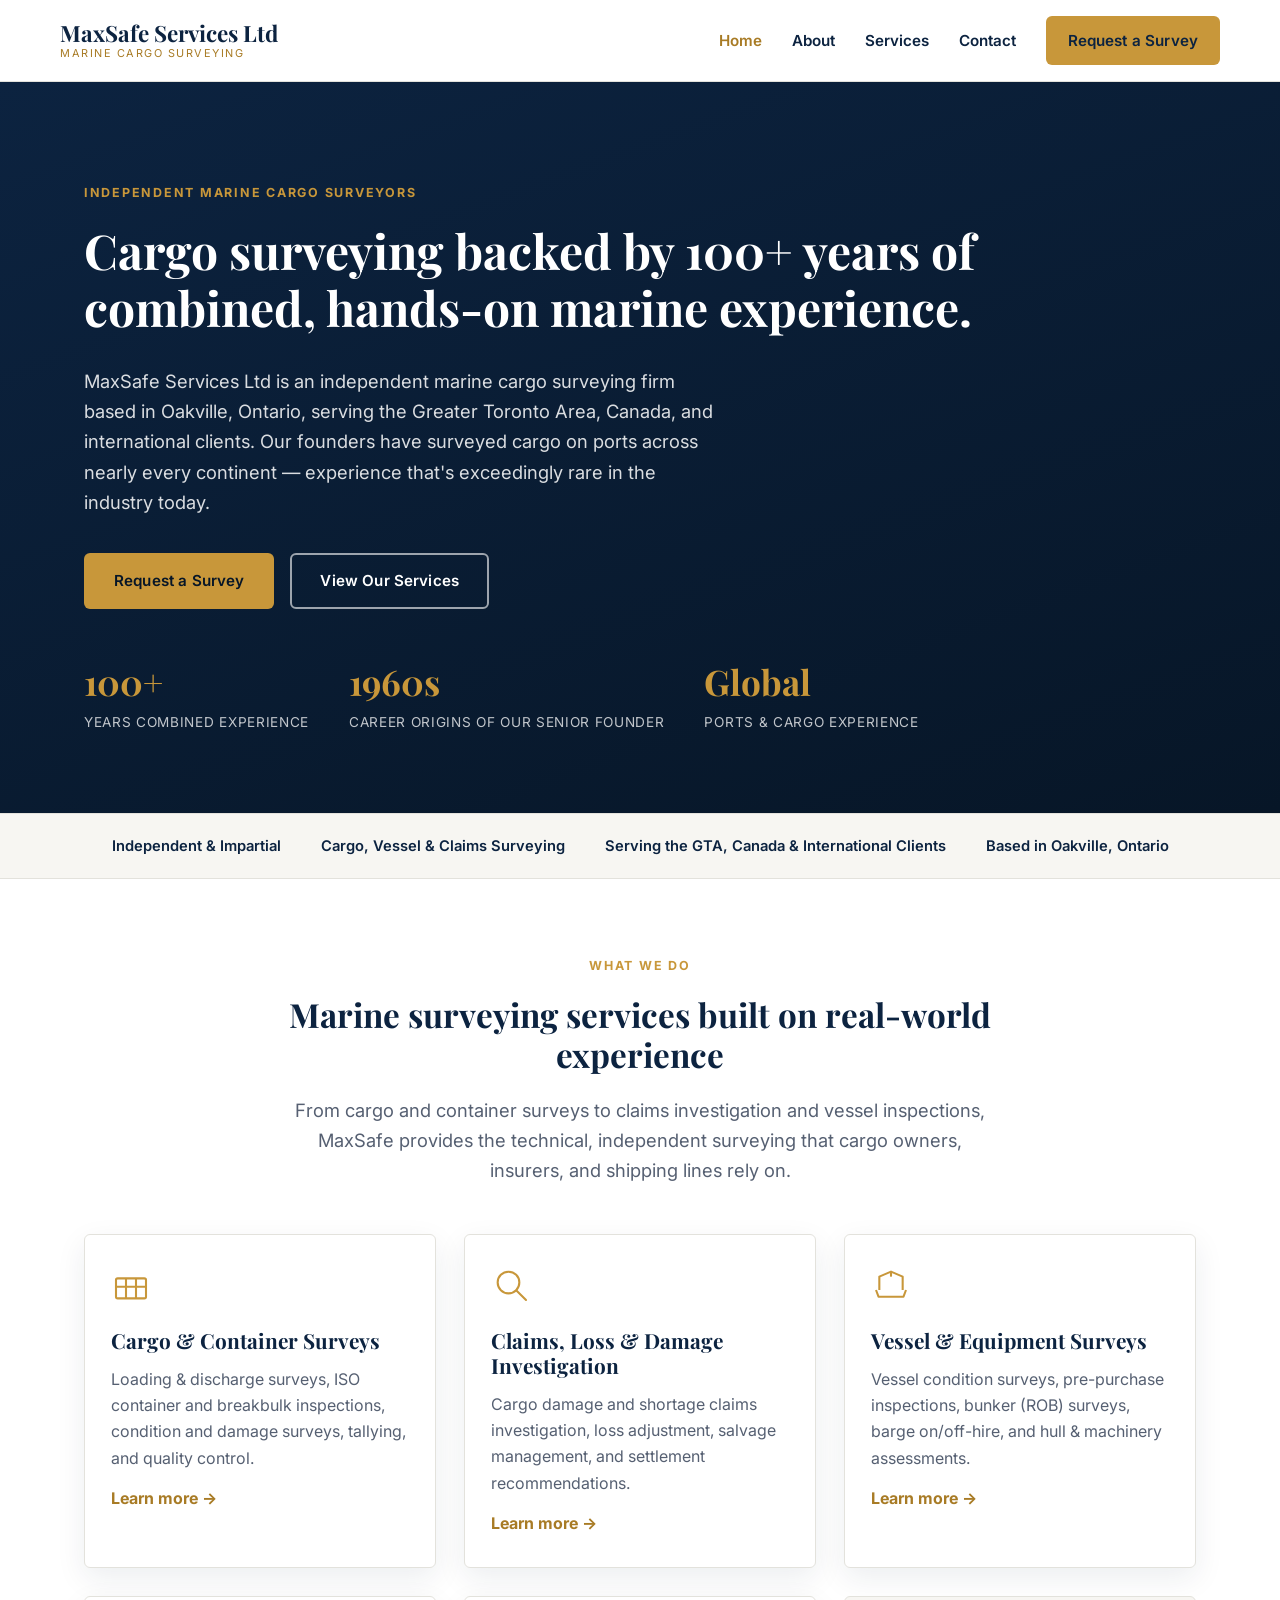
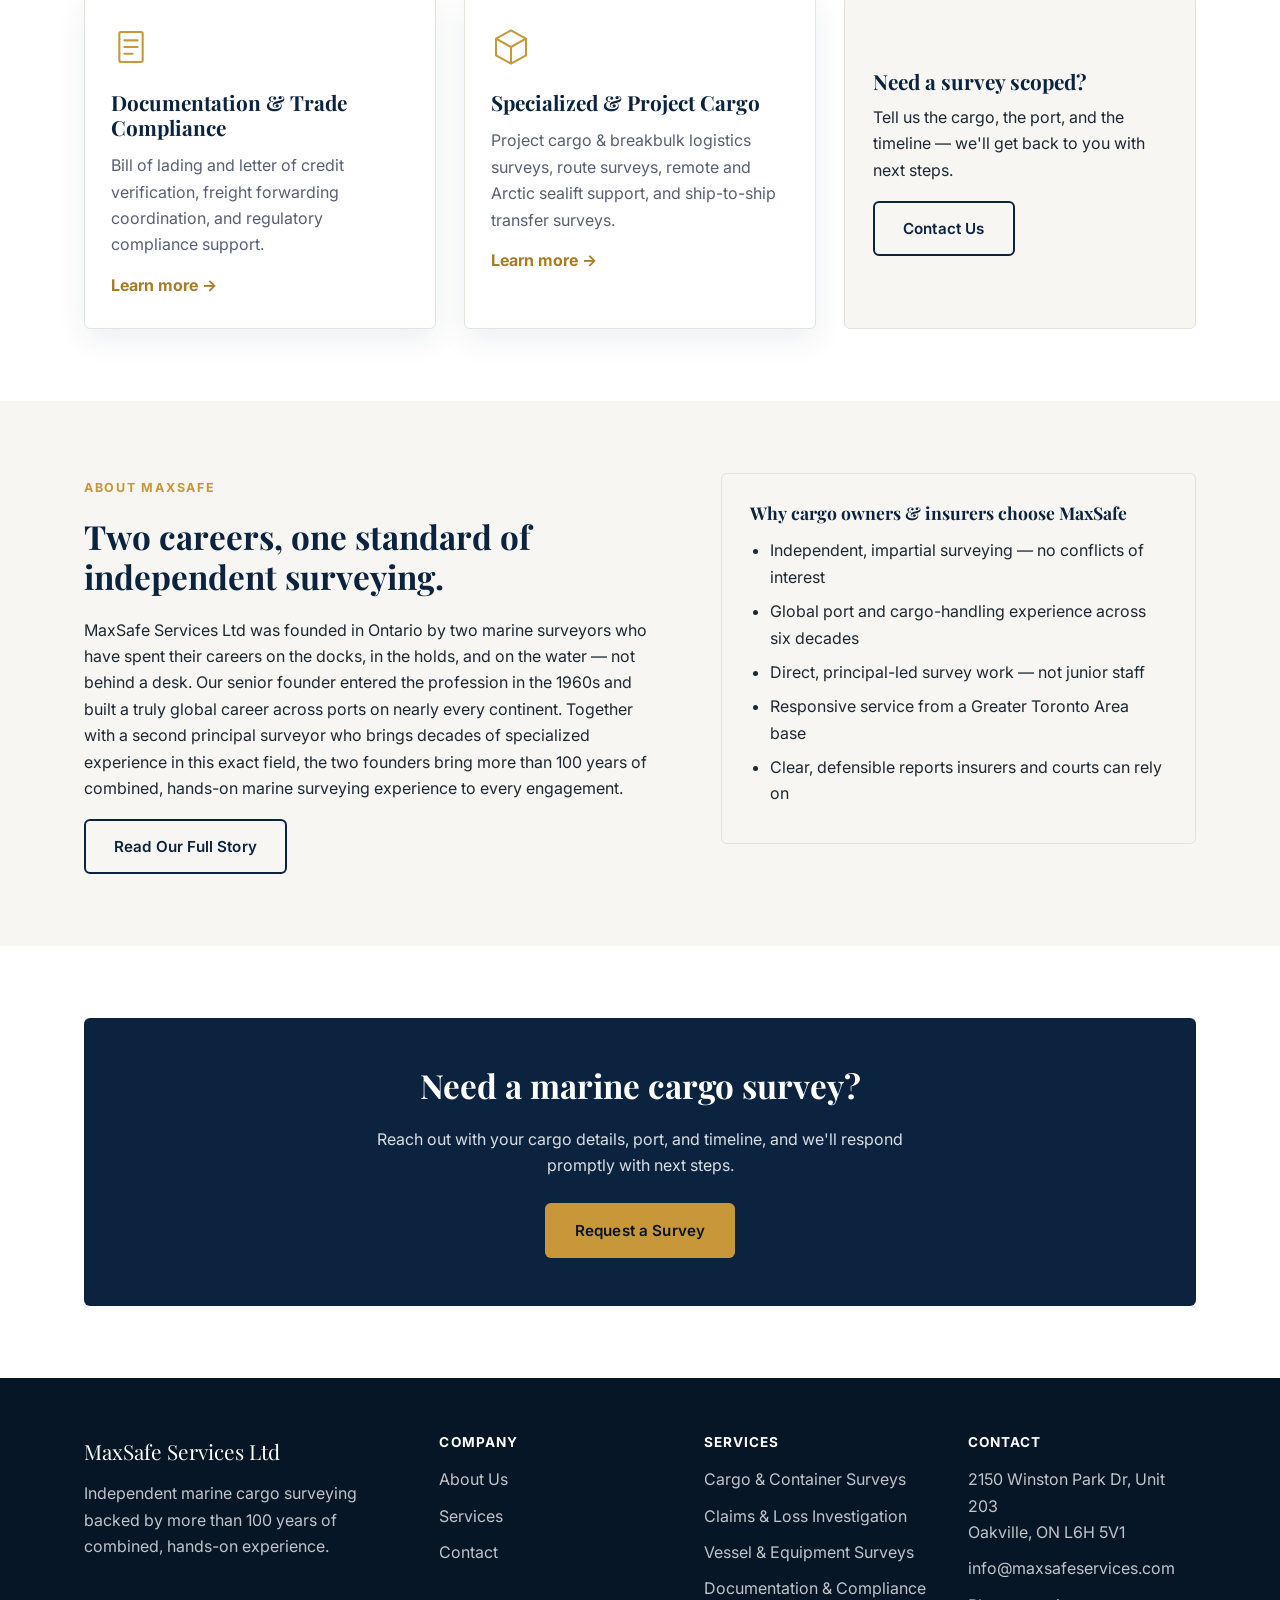
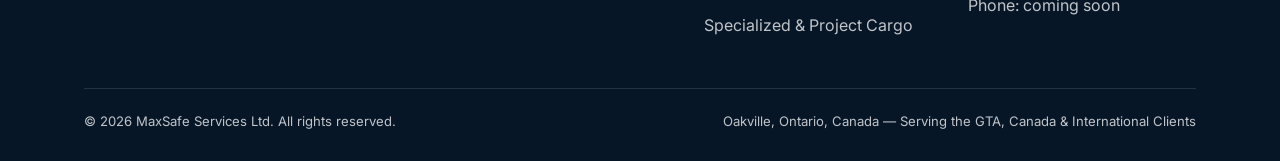
==== index.html @ e5a80428 "Add files via upload" ====
<!DOCTYPE html>
<html lang="en-CA">
<head>
<meta charset="UTF-8">
<meta name="viewport" content="width=device-width, initial-scale=1.0">
<title>MaxSafe Services Ltd | Marine Cargo Surveyors in Oakville &amp; the GTA</title>
<meta name="description" content="MaxSafe Services Ltd provides independent marine cargo surveying, claims investigation, and vessel inspection services from Oakville, Ontario — backed by more than 100 years of combined surveying experience.">
<link rel="canonical" href="https://www.maxsafeservices.com/">
<meta property="og:type" content="website">
<meta property="og:title" content="MaxSafe Services Ltd | Marine Cargo Surveyors">
<meta property="og:description" content="Independent marine cargo surveying backed by more than 100 years of combined, hands-on experience. Based in Oakville, Ontario, serving Canada and international clients.">
<meta property="og:url" content="https://www.maxsafeservices.com/">
<meta name="twitter:card" content="summary">
<link rel="icon" type="image/svg+xml" href="assets/img/favicon.svg">
<link rel="preconnect" href="https://fonts.googleapis.com">
<link rel="preconnect" href="https://fonts.gstatic.com" crossorigin>
<link href="https://fonts.googleapis.com/css2?family=Playfair+Display:wght@600;700&family=Inter:wght@400;500;600;700&display=swap" rel="stylesheet">
<link rel="stylesheet" href="assets/css/style.css">
<script type="application/ld+json">
{
  "@context": "https://schema.org",
  "@type": "ProfessionalService",
  "name": "MaxSafe Services Ltd",
  "url": "https://www.maxsafeservices.com/",
  "description": "Independent marine cargo surveying, claims investigation, and vessel inspection services backed by more than 100 years of combined, hands-on experience.",
  "email": "info@maxsafeservices.com",
  "address": {
    "@type": "PostalAddress",
    "streetAddress": "2150 Winston Park Dr, Unit 203",
    "addressLocality": "Oakville",
    "addressRegion": "ON",
    "postalCode": "L6H 5V1",
    "addressCountry": "CA"
  },
  "areaServed": [
    { "@type": "Place", "name": "Greater Toronto Area" },
    { "@type": "Place", "name": "Ontario, Canada" },
    { "@type": "Place", "name": "Canada" },
    { "@type": "Place", "name": "International" }
  ],
  "hasOfferCatalog": {
    "@type": "OfferCatalog",
    "name": "Marine Surveying Services",
    "itemListElement": [
      { "@type": "Offer", "itemOffered": { "@type": "Service", "name": "Cargo & Container Surveys" } },
      { "@type": "Offer", "itemOffered": { "@type": "Service", "name": "Claims, Loss & Damage Investigation" } },
      { "@type": "Offer", "itemOffered": { "@type": "Service", "name": "Vessel & Equipment Surveys" } },
      { "@type": "Offer", "itemOffered": { "@type": "Service", "name": "Documentation & Trade Compliance" } },
      { "@type": "Offer", "itemOffered": { "@type": "Service", "name": "Specialized & Project Cargo Surveys" } }
    ]
  }
}
</script>
</head>
<body>

<header class="site-header">
  <div class="container nav">
    <a href="index.html" class="nav__brand">
      <span class="nav__brand-name">MaxSafe Services Ltd</span>
      <span class="nav__brand-tag">Marine Cargo Surveying</span>
    </a>
    <button class="nav__toggle" aria-label="Toggle navigation" aria-expanded="false">
      <span></span><span></span><span></span>
    </button>
    <ul class="nav__links">
      <li><a href="index.html">Home</a></li>
      <li><a href="about.html">About</a></li>
      <li><a href="services.html">Services</a></li>
      <li><a href="contact.html">Contact</a></li>
      <li><a href="contact.html" class="btn btn--gold">Request a Survey</a></li>
    </ul>
  </div>
</header>

<main>

  <section class="section--navy hero">
    <div class="container">
      <span class="hero__eyebrow">Independent Marine Cargo Surveyors</span>
      <h1>Cargo surveying backed by 100+ years of combined, hands-on marine experience.</h1>
      <p class="lede" style="max-width:640px;">MaxSafe Services Ltd is an independent marine cargo surveying firm based in Oakville, Ontario, serving the Greater Toronto Area, Canada, and international clients. Our founders have surveyed cargo on ports across nearly every continent — experience that's exceedingly rare in the industry today.</p>
      <div class="hero__cta">
        <a href="contact.html" class="btn btn--gold">Request a Survey</a>
        <a href="services.html" class="btn btn--outline">View Our Services</a>
      </div>
      <div class="hero__stats">
        <div>
          <div class="hero__stat-number">100+</div>
          <div class="hero__stat-label">Years combined experience</div>
        </div>
        <div>
          <div class="hero__stat-number">1960s</div>
          <div class="hero__stat-label">Career origins of our senior founder</div>
        </div>
        <div>
          <div class="hero__stat-number">Global</div>
          <div class="hero__stat-label">Ports &amp; cargo experience</div>
        </div>
      </div>
    </div>
  </section>

  <div class="trust-bar">
    <div class="container">
      <span>Independent &amp; Impartial</span>
      <span>Cargo, Vessel &amp; Claims Surveying</span>
      <span>Serving the GTA, Canada &amp; International Clients</span>
      <span>Based in Oakville, Ontario</span>
    </div>
  </div>

  <section class="section">
    <div class="container">
      <div class="text-center" style="max-width:720px; margin:0 auto 48px;">
        <span class="hero__eyebrow" style="color:#c8973a;">What We Do</span>
        <h2>Marine surveying services built on real-world experience</h2>
        <p class="lede">From cargo and container surveys to claims investigation and vessel inspections, MaxSafe provides the technical, independent surveying that cargo owners, insurers, and shipping lines rely on.</p>
      </div>

      <div class="grid grid--3">

        <a class="service-card" href="service-cargo-container-surveys.html">
          <div class="card__icon">
            <svg viewBox="0 0 48 48" fill="none" xmlns="http://www.w3.org/2000/svg"><rect x="6" y="16" width="36" height="24" rx="2" stroke="currentColor" stroke-width="2.5"/><path d="M6 26h36M18 16v24M30 16v24" stroke="currentColor" stroke-width="2.5"/></svg>
          </div>
          <h3>Cargo &amp; Container Surveys</h3>
          <p>Loading &amp; discharge surveys, ISO container and breakbulk inspections, condition and damage surveys, tallying, and quality control.</p>
          <span class="service-card__more">Learn more →</span>
        </a>

        <a class="service-card" href="service-claims-loss-damage-investigation.html">
          <div class="card__icon">
            <svg viewBox="0 0 48 48" fill="none" xmlns="http://www.w3.org/2000/svg"><circle cx="21" cy="21" r="13" stroke="currentColor" stroke-width="2.5"/><path d="M30.5 30.5L42 42" stroke="currentColor" stroke-width="2.5" stroke-linecap="round"/></svg>
          </div>
          <h3>Claims, Loss &amp; Damage Investigation</h3>
          <p>Cargo damage and shortage claims investigation, loss adjustment, salvage management, and settlement recommendations.</p>
          <span class="service-card__more">Learn more →</span>
        </a>

        <a class="service-card" href="service-vessel-equipment-surveys.html">
          <div class="card__icon">
            <svg viewBox="0 0 48 48" fill="none" xmlns="http://www.w3.org/2000/svg"><path d="M6 30l3 8h30l3-8M10 30V14l14-6 14 6v16" stroke="currentColor" stroke-width="2.5" stroke-linejoin="round"/><path d="M24 8v6" stroke="currentColor" stroke-width="2.5"/></svg>
          </div>
          <h3>Vessel &amp; Equipment Surveys</h3>
          <p>Vessel condition surveys, pre-purchase inspections, bunker (ROB) surveys, barge on/off-hire, and hull &amp; machinery assessments.</p>
          <span class="service-card__more">Learn more →</span>
        </a>

        <a class="service-card" href="service-documentation-trade-compliance.html">
          <div class="card__icon">
            <svg viewBox="0 0 48 48" fill="none" xmlns="http://www.w3.org/2000/svg"><rect x="10" y="6" width="28" height="36" rx="2" stroke="currentColor" stroke-width="2.5"/><path d="M16 16h16M16 24h16M16 32h10" stroke="currentColor" stroke-width="2.5" stroke-linecap="round"/></svg>
          </div>
          <h3>Documentation &amp; Trade Compliance</h3>
          <p>Bill of lading and letter of credit verification, freight forwarding coordination, and regulatory compliance support.</p>
          <span class="service-card__more">Learn more →</span>
        </a>

        <a class="service-card" href="service-specialized-project-cargo.html">
          <div class="card__icon">
            <svg viewBox="0 0 48 48" fill="none" xmlns="http://www.w3.org/2000/svg"><path d="M24 4l18 10v20L24 44 6 34V14z" stroke="currentColor" stroke-width="2.5" stroke-linejoin="round"/><path d="M6 14l18 10 18-10M24 24v20" stroke="currentColor" stroke-width="2.5" stroke-linejoin="round"/></svg>
          </div>
          <h3>Specialized &amp; Project Cargo</h3>
          <p>Project cargo &amp; breakbulk logistics surveys, route surveys, remote and Arctic sealift support, and ship-to-ship transfer surveys.</p>
          <span class="service-card__more">Learn more →</span>
        </a>

        <div class="card" style="display:flex; flex-direction:column; justify-content:center; background:var(--off-white); box-shadow:none;">
          <h3>Need a survey scoped?</h3>
          <p>Tell us the cargo, the port, and the timeline — we'll get back to you with next steps.</p>
          <a href="contact.html" class="btn btn--navy-outline" style="align-self:flex-start;">Contact Us</a>
        </div>

      </div>
    </div>
  </section>

  <section class="section section--off">
    <div class="container two-col">
      <div>
        <span class="hero__eyebrow" style="color:#c8973a;">About MaxSafe</span>
        <h2>Two careers, one standard of independent surveying.</h2>
        <p>MaxSafe Services Ltd was founded in Ontario by two marine surveyors who have spent their careers on the docks, in the holds, and on the water — not behind a desk. Our senior founder entered the profession in the 1960s and built a truly global career across ports on nearly every continent. Together with a second principal surveyor who brings decades of specialized experience in this exact field, the two founders bring more than 100 years of combined, hands-on marine surveying experience to every engagement.</p>
        <a href="about.html" class="btn btn--navy-outline">Read Our Full Story</a>
      </div>
      <div class="side-box">
        <h3>Why cargo owners &amp; insurers choose MaxSafe</h3>
        <ul>
          <li>Independent, impartial surveying — no conflicts of interest</li>
          <li>Global port and cargo-handling experience across six decades</li>
          <li>Direct, principal-led survey work — not junior staff</li>
          <li>Responsive service from a Greater Toronto Area base</li>
          <li>Clear, defensible reports insurers and courts can rely on</li>
        </ul>
      </div>
    </div>
  </section>

  <section class="section">
    <div class="container">
      <div class="cta-band">
        <h2>Need a marine cargo survey?</h2>
        <p style="max-width:560px; margin:0 auto 24px;">Reach out with your cargo details, port, and timeline, and we'll respond promptly with next steps.</p>
        <a href="contact.html" class="btn btn--gold">Request a Survey</a>
      </div>
    </div>
  </section>

</main>

<footer class="site-footer">
  <div class="container">
    <div class="footer-grid">
      <div>
        <div class="footer-brand-name">MaxSafe Services Ltd</div>
        <p>Independent marine cargo surveying backed by more than 100 years of combined, hands-on experience.</p>
      </div>
      <div>
        <h4>Company</h4>
        <ul>
          <li><a href="about.html">About Us</a></li>
          <li><a href="services.html">Services</a></li>
          <li><a href="contact.html">Contact</a></li>
        </ul>
      </div>
      <div>
        <h4>Services</h4>
        <ul>
          <li><a href="service-cargo-container-surveys.html">Cargo &amp; Container Surveys</a></li>
          <li><a href="service-claims-loss-damage-investigation.html">Claims &amp; Loss Investigation</a></li>
          <li><a href="service-vessel-equipment-surveys.html">Vessel &amp; Equipment Surveys</a></li>
          <li><a href="service-documentation-trade-compliance.html">Documentation &amp; Compliance</a></li>
          <li><a href="service-specialized-project-cargo.html">Specialized &amp; Project Cargo</a></li>
        </ul>
      </div>
      <div>
        <h4>Contact</h4>
        <ul>
          <li>2150 Winston Park Dr, Unit 203<br>Oakville, ON L6H 5V1</li>
          <li><a href="mailto:info@maxsafeservices.com">info@maxsafeservices.com</a></li>
          <li>Phone: <!-- PHONE-NUMBER-PLACEHOLDER --> coming soon</li>
        </ul>
      </div>
    </div>
    <div class="footer-bottom">
      <span>&copy; <span id="year"></span> MaxSafe Services Ltd. All rights reserved.</span>
      <span>Oakville, Ontario, Canada — Serving the GTA, Canada &amp; International Clients</span>
    </div>
  </div>
</footer>

<script src="assets/js/main.js"></script>
</body>
</html>
---- assets/css/style.css ----
/* ==========================================================================
   MaxSafe Services Ltd — Stylesheet
   Hybrid style: modern layout, traditional/authoritative palette
   ========================================================================== */

:root {
  --navy: #0c2340;
  --navy-dark: #071627;
  --navy-tint: #12345f;
  --gold: #c8973a;
  --gold-dark: #a87b25;
  --teal: #1f6f78;
  --off-white: #f7f6f2;
  --white: #ffffff;
  --text: #1c2833;
  --text-light: #566072;
  --border: #e3e2dc;
  --shadow: 0 10px 30px rgba(12, 35, 64, 0.08);
  --radius: 6px;
  --max-width: 1160px;
  --font-head: "Playfair Display", Georgia, "Times New Roman", serif;
  --font-body: "Inter", -apple-system, BlinkMacSystemFont, "Segoe UI", Roboto, sans-serif;
}

* { box-sizing: border-box; }
html { scroll-behavior: smooth; }

body {
  margin: 0;
  font-family: var(--font-body);
  color: var(--text);
  background: var(--white);
  line-height: 1.65;
  -webkit-font-smoothing: antialiased;
}

img { max-width: 100%; display: block; }

a { color: var(--teal); text-decoration: none; }
a:hover { color: var(--gold-dark); }

h1, h2, h3, h4 {
  font-family: var(--font-head);
  color: var(--navy);
  line-height: 1.2;
  margin: 0 0 0.6em;
  font-weight: 700;
}

h1 { font-size: clamp(2rem, 4vw, 3rem); }
h2 { font-size: clamp(1.5rem, 2.6vw, 2.1rem); }
h3 { font-size: 1.3rem; }

p { margin: 0 0 1.1em; color: var(--text); }
.lede { font-size: 1.15rem; color: var(--text-light); }

.container {
  width: 100%;
  max-width: var(--max-width);
  margin: 0 auto;
  padding: 0 24px;
}

.section { padding: 72px 0; }
.section--tight { padding: 48px 0; }
.section--off { background: var(--off-white); }
.section--navy {
  background: linear-gradient(160deg, var(--navy) 0%, var(--navy-dark) 100%);
  color: var(--white);
}
.section--navy h1, .section--navy h2, .section--navy h3 { color: var(--white); }
.section--navy p { color: rgba(255,255,255,0.85); }

/* ---------- Buttons ---------- */
.btn {
  display: inline-block;
  padding: 13px 28px;
  border-radius: var(--radius);
  font-weight: 600;
  font-size: 0.95rem;
  letter-spacing: 0.01em;
  text-align: center;
  cursor: pointer;
  border: 2px solid transparent;
  transition: transform 0.15s ease, background 0.15s ease, color 0.15s ease, border-color 0.15s ease;
}
.btn:hover { transform: translateY(-1px); }
.btn--gold {
  background: var(--gold);
  color: var(--navy-dark);
}
.btn--gold:hover { background: var(--gold-dark); color: var(--white); }
.btn--outline {
  background: transparent;
  border-color: rgba(255,255,255,0.6);
  color: var(--white);
}
.btn--outline:hover { background: rgba(255,255,255,0.12); color: var(--white); border-color: var(--white); }
.btn--navy-outline {
  background: transparent;
  border-color: var(--navy);
  color: var(--navy);
}
.btn--navy-outline:hover { background: var(--navy); color: var(--white); }

/* ---------- Header / Nav ---------- */
.site-header {
  position: sticky;
  top: 0;
  z-index: 100;
  background: var(--white);
  border-bottom: 1px solid var(--border);
}
.nav {
  display: flex;
  align-items: center;
  justify-content: space-between;
  padding: 16px 0;
}
.nav__brand {
  display: flex;
  flex-direction: column;
  line-height: 1.1;
}
.nav__brand-name {
  font-family: var(--font-head);
  font-weight: 700;
  font-size: 1.4rem;
  color: var(--navy);
}
.nav__brand-tag {
  font-size: 0.68rem;
  letter-spacing: 0.14em;
  text-transform: uppercase;
  color: var(--gold-dark);
  margin-top: 2px;
}
.nav__links {
  display: flex;
  gap: 30px;
  list-style: none;
  margin: 0;
  padding: 0;
  align-items: center;
}
.nav__links a {
  color: var(--navy);
  font-weight: 600;
  font-size: 0.95rem;
}
.nav__links a:hover { color: var(--gold-dark); }
.nav__links .btn { padding: 10px 20px; }
.nav__toggle {
  display: none;
  background: none;
  border: none;
  cursor: pointer;
  padding: 8px;
}
.nav__toggle span {
  display: block;
  width: 24px;
  height: 2px;
  background: var(--navy);
  margin: 5px 0;
  transition: 0.2s;
}

@media (max-width: 860px) {
  .nav__toggle { display: block; }
  .nav__links {
    position: absolute;
    top: 100%;
    left: 0;
    right: 0;
    background: var(--white);
    flex-direction: column;
    align-items: flex-start;
    gap: 0;
    max-height: 0;
    overflow: hidden;
    border-bottom: 1px solid var(--border);
    transition: max-height 0.25s ease;
  }
  .nav__links.is-open { max-height: 480px; }
  .nav__links li { width: 100%; }
  .nav__links a { display: block; padding: 14px 24px; width: 100%; border-top: 1px solid var(--border); }
  .nav__links .btn { margin: 14px 24px; }
}

/* ---------- Hero ---------- */
.hero {
  padding: 96px 0 80px;
  position: relative;
  overflow: hidden;
}
.hero__eyebrow {
  display: inline-block;
  color: var(--gold);
  text-transform: uppercase;
  letter-spacing: 0.14em;
  font-size: 0.78rem;
  font-weight: 700;
  margin-bottom: 18px;
}
.hero__stats {
  display: flex;
  flex-wrap: wrap;
  gap: 40px;
  margin-top: 44px;
}
.hero__stat-number {
  font-family: var(--font-head);
  font-size: 2.2rem;
  color: var(--gold);
  font-weight: 700;
}
.hero__stat-label {
  font-size: 0.85rem;
  color: rgba(255,255,255,0.75);
  text-transform: uppercase;
  letter-spacing: 0.05em;
}
.hero__cta { display: flex; gap: 16px; flex-wrap: wrap; margin-top: 36px; }

.wave-divider {
  display: block;
  width: 100%;
  height: 60px;
  fill: var(--off-white);
}

/* ---------- Page header (interior pages) ---------- */
.page-header {
  padding: 64px 0 56px;
}
.breadcrumb {
  font-size: 0.85rem;
  color: rgba(255,255,255,0.7);
  margin-bottom: 14px;
}
.breadcrumb a { color: rgba(255,255,255,0.85); }

/* ---------- Cards / Grids ---------- */
.grid {
  display: grid;
  gap: 28px;
}
.grid--3 { grid-template-columns: repeat(3, 1fr); }
.grid--2 { grid-template-columns: repeat(2, 1fr); }
@media (max-width: 900px) {
  .grid--3 { grid-template-columns: 1fr 1fr; }
}
@media (max-width: 640px) {
  .grid--3, .grid--2 { grid-template-columns: 1fr; }
}

.card {
  background: var(--white);
  border: 1px solid var(--border);
  border-radius: var(--radius);
  padding: 32px 28px;
  box-shadow: var(--shadow);
  transition: transform 0.15s ease, box-shadow 0.15s ease;
}
.card:hover { transform: translateY(-3px); box-shadow: 0 16px 36px rgba(12,35,64,0.12); }
.card__icon { color: var(--gold); margin-bottom: 16px; }
.card__icon svg { width: 40px; height: 40px; }
.card h3 { margin-bottom: 10px; }
.card a.card__link { font-weight: 600; }

.service-card {
  display: block;
  background: var(--white);
  border: 1px solid var(--border);
  border-radius: var(--radius);
  padding: 30px 26px;
  box-shadow: var(--shadow);
  transition: transform 0.15s ease, box-shadow 0.15s ease, border-color .15s ease;
}
.service-card:hover { transform: translateY(-3px); box-shadow: 0 16px 36px rgba(12,35,64,0.12); border-color: var(--gold); }
.service-card h3 { color: var(--navy); }
.service-card p { color: var(--text-light); margin-bottom: 0; }
.service-card__more { display: inline-block; margin-top: 14px; font-weight: 700; color: var(--gold-dark); }

/* ---------- Trust bar ---------- */
.trust-bar {
  background: var(--off-white);
  border-top: 1px solid var(--border);
  border-bottom: 1px solid var(--border);
  padding: 20px 0;
}
.trust-bar .container {
  display: flex;
  flex-wrap: wrap;
  gap: 12px 40px;
  justify-content: center;
  text-align: center;
  color: var(--navy);
  font-weight: 600;
  font-size: 0.92rem;
}

/* ---------- Lists ---------- */
.check-list { list-style: none; margin: 0; padding: 0; }
.check-list li {
  position: relative;
  padding-left: 30px;
  margin-bottom: 12px;
  color: var(--text);
}
.check-list li::before {
  content: "";
  position: absolute;
  left: 0;
  top: 8px;
  width: 14px;
  height: 14px;
  border-radius: 50%;
  background: var(--gold);
}

/* ---------- Two column ---------- */
.two-col {
  display: grid;
  grid-template-columns: 1.1fr 0.9fr;
  gap: 56px;
  align-items: start;
}
@media (max-width: 860px) {
  .two-col { grid-template-columns: 1fr; }
}

.side-box {
  background: var(--off-white);
  border: 1px solid var(--border);
  border-radius: var(--radius);
  padding: 28px;
}
.side-box h3 { font-size: 1.1rem; margin-bottom: 14px; }
.side-box ul { margin: 0; padding-left: 20px; }
.side-box li { margin-bottom: 8px; }

/* ---------- Founder / about blocks ---------- */
.timeline {
  border-left: 3px solid var(--gold);
  padding-left: 28px;
  margin: 32px 0;
}
.timeline__item { margin-bottom: 28px; }
.timeline__item h4 { margin-bottom: 6px; color: var(--navy); }

/* ---------- CTA band ---------- */
.cta-band {
  background: var(--navy);
  color: var(--white);
  border-radius: var(--radius);
  padding: 48px;
  text-align: center;
}
.cta-band h2 { color: var(--white); }
.cta-band p { color: rgba(255,255,255,0.85); }

/* ---------- Forms ---------- */
.form-grid {
  display: grid;
  grid-template-columns: 1fr 1fr;
  gap: 20px;
}
.form-grid .full { grid-column: 1 / -1; }
@media (max-width: 640px) {
  .form-grid { grid-template-columns: 1fr; }
}
label {
  display: block;
  font-weight: 600;
  font-size: 0.88rem;
  color: var(--navy);
  margin-bottom: 6px;
}
input[type="text"],
input[type="email"],
input[type="tel"],
select,
textarea {
  width: 100%;
  padding: 12px 14px;
  border: 1px solid var(--border);
  border-radius: var(--radius);
  font-family: var(--font-body);
  font-size: 0.98rem;
  color: var(--text);
  background: var(--white);
}
input:focus, select:focus, textarea:focus {
  outline: none;
  border-color: var(--teal);
  box-shadow: 0 0 0 3px rgba(31,111,120,0.15);
}
textarea { resize: vertical; min-height: 140px; }
.form-note { font-size: 0.82rem; color: var(--text-light); margin-top: 10px; }
.form-status {
  margin-top: 18px;
  padding: 14px 16px;
  border-radius: var(--radius);
  font-weight: 600;
  display: none;
}
.form-status.is-success { display: block; background: #e7f4e8; color: #1e6b2a; }
.form-status.is-error { display: block; background: #fbe9e7; color: #a3311c; }
.hp-field { position: absolute; left: -9999px; top: -9999px; }

/* ---------- Contact info blocks ---------- */
.contact-info { display: grid; gap: 22px; }
.contact-info__item { display: flex; gap: 16px; align-items: flex-start; }
.contact-info__icon { color: var(--gold); flex-shrink: 0; margin-top: 3px; }
.contact-info__label { font-weight: 700; color: var(--navy); margin-bottom: 2px; }

/* ---------- Footer ---------- */
.site-footer {
  background: var(--navy-dark);
  color: rgba(255,255,255,0.75);
  padding: 56px 0 28px;
}
.footer-grid {
  display: grid;
  grid-template-columns: 1.4fr 1fr 1fr 1fr;
  gap: 36px;
  margin-bottom: 40px;
}
@media (max-width: 860px) {
  .footer-grid { grid-template-columns: 1fr 1fr; }
}
@media (max-width: 500px) {
  .footer-grid { grid-template-columns: 1fr; }
}
.site-footer h4 {
  color: var(--white);
  font-family: var(--font-body);
  font-size: 0.85rem;
  text-transform: uppercase;
  letter-spacing: 0.08em;
  margin-bottom: 16px;
}
.site-footer p { color: rgba(255,255,255,0.75); }
.site-footer a { color: rgba(255,255,255,0.75); }
.site-footer a:hover { color: var(--gold); }
.site-footer li { color: rgba(255,255,255,0.75); }
.site-footer ul { list-style: none; margin: 0; padding: 0; }
.site-footer li { margin-bottom: 10px; }
.footer-brand-name {
  font-family: var(--font-head);
  color: var(--white);
  font-size: 1.3rem;
  margin-bottom: 12px;
}
.footer-bottom {
  border-top: 1px solid rgba(255,255,255,0.12);
  padding-top: 22px;
  display: flex;
  flex-wrap: wrap;
  gap: 12px;
  justify-content: space-between;
  font-size: 0.82rem;
}

/* ---------- Utility ---------- */
.text-center { text-align: center; }
.mt-0 { margin-top: 0; }
.mb-0 { margin-bottom: 0; }
.visually-hidden {
  position: absolute;
  width: 1px; height: 1px;
  overflow: hidden;
  clip: rect(0 0 0 0);
  white-space: nowrap;
}
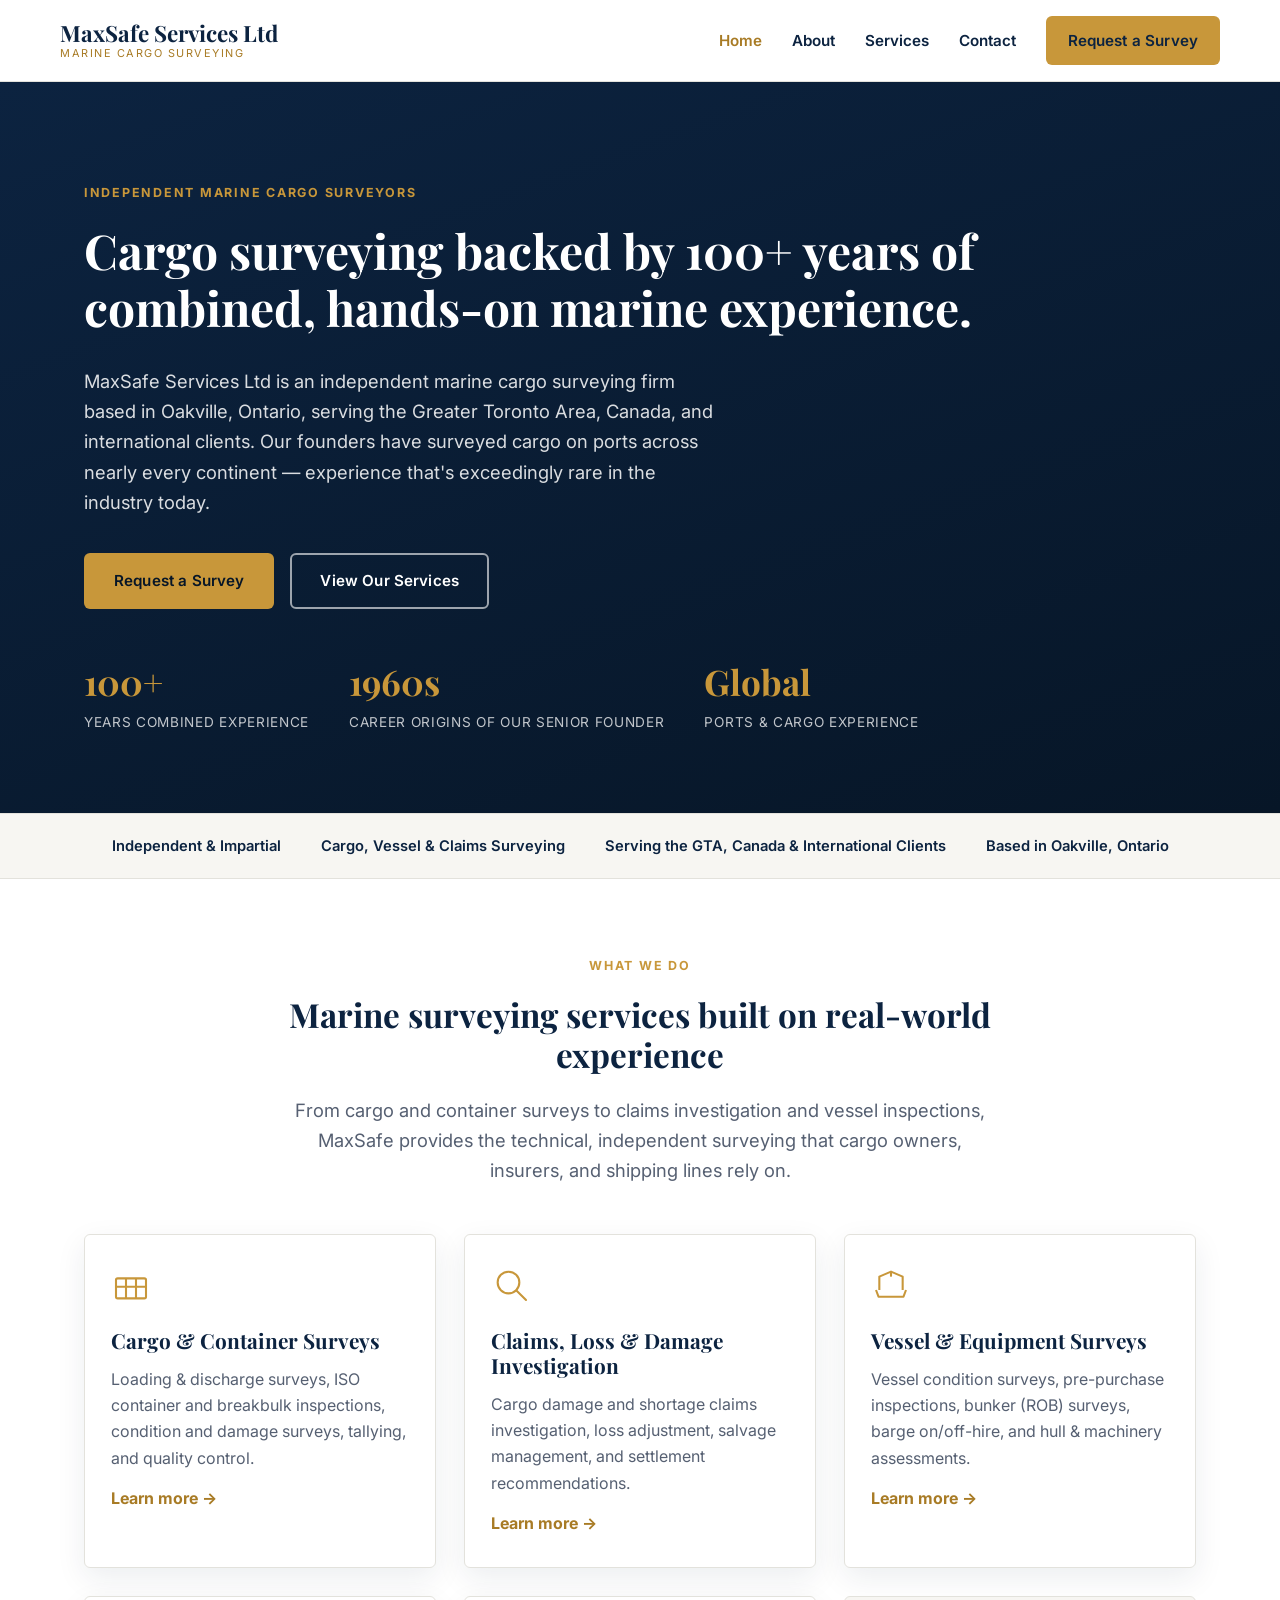
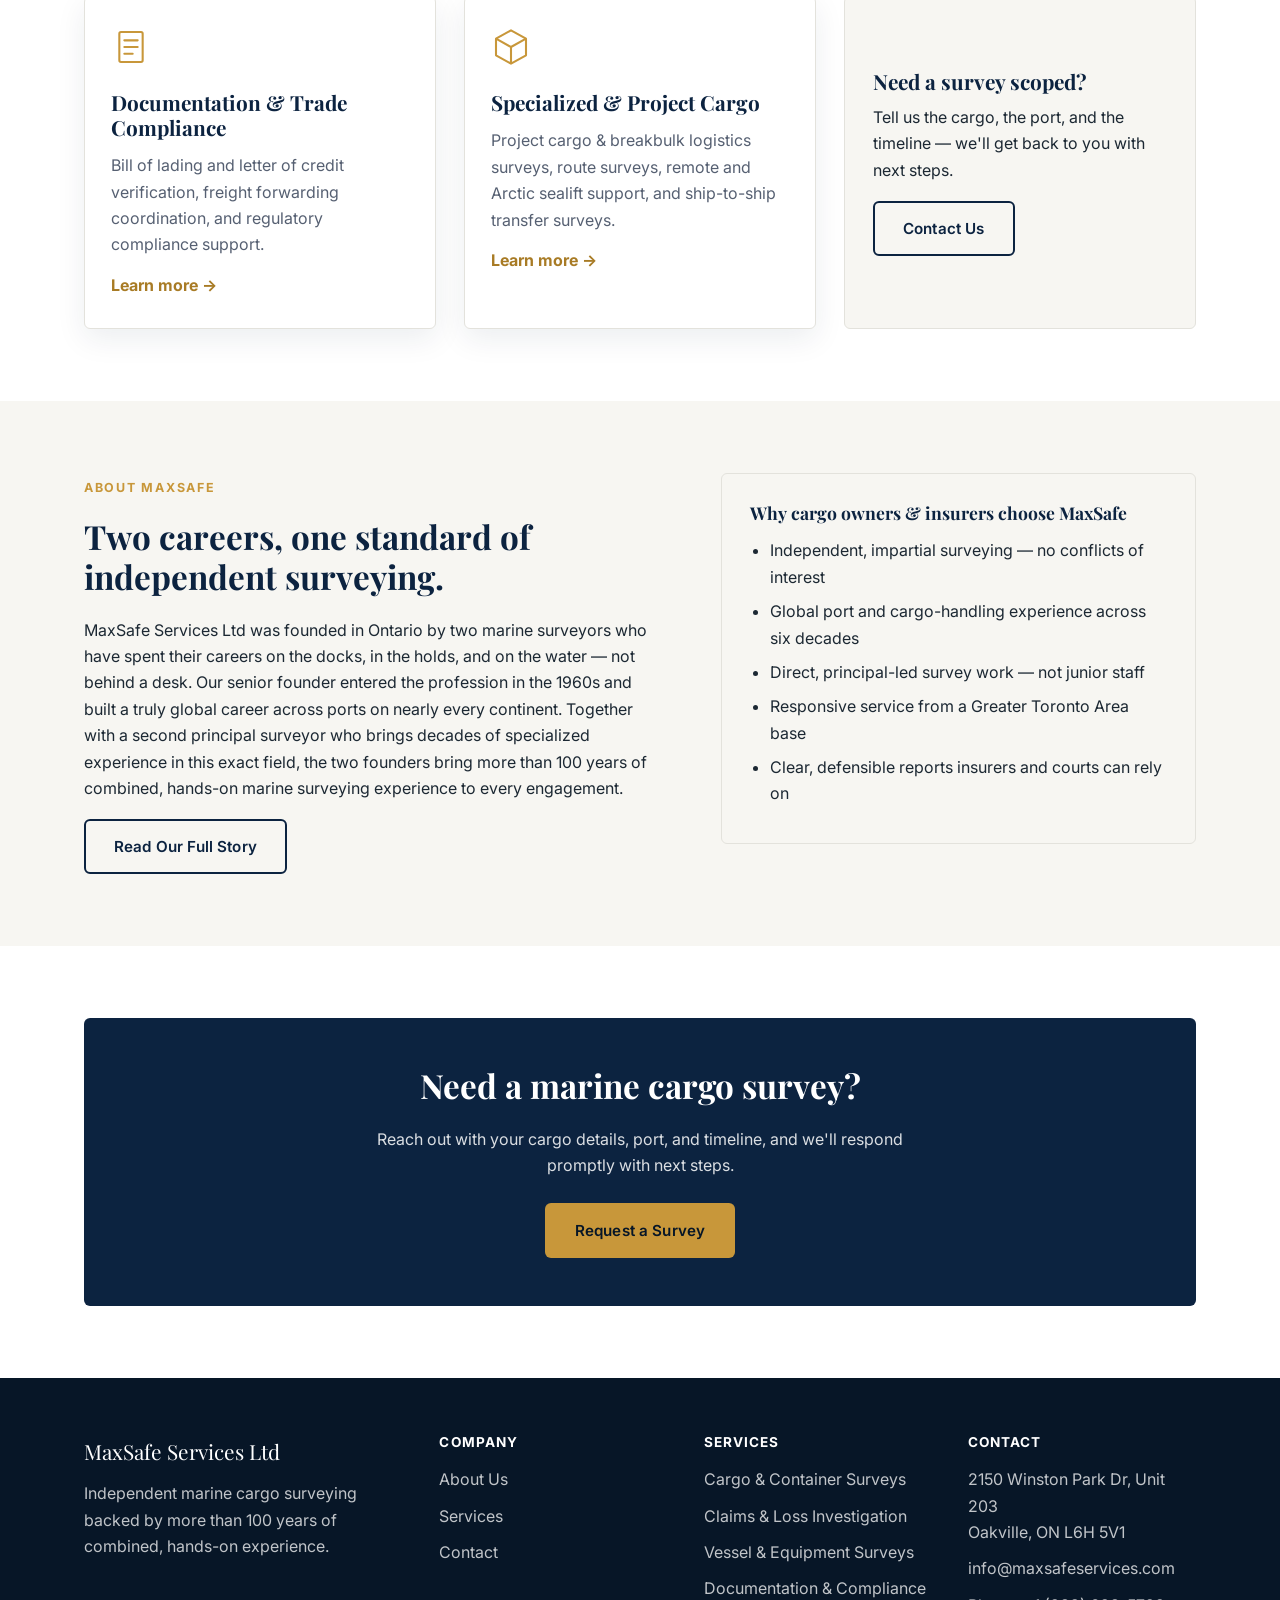
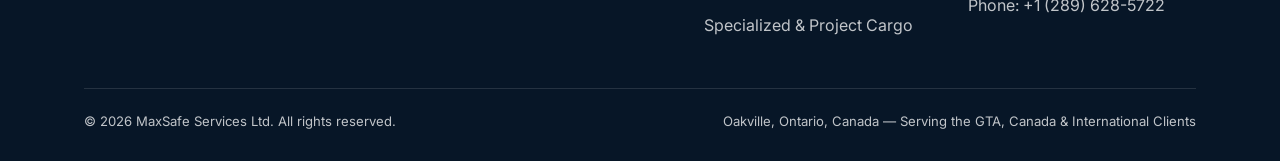
==== commit 0780fa53: "Add files via upload" ====
--- a/index.html
+++ b/index.html
@@ -24,6 +24,7 @@
   "url": "https://www.maxsafeservices.com/",
   "description": "Independent marine cargo surveying, claims investigation, and vessel inspection services backed by more than 100 years of combined, hands-on experience.",
   "email": "info@maxsafeservices.com",
+  "telephone": "+1-289-628-5722",
   "address": {
     "@type": "PostalAddress",
     "streetAddress": "2150 Winston Park Dr, Unit 203",
@@ -238,7 +239,7 @@
         <ul>
           <li>2150 Winston Park Dr, Unit 203<br>Oakville, ON L6H 5V1</li>
           <li><a href="mailto:info@maxsafeservices.com">info@maxsafeservices.com</a></li>
-          <li>Phone: <!-- PHONE-NUMBER-PLACEHOLDER --> coming soon</li>
+          <li>Phone: <a href="tel:+12896285722">+1 (289) 628-5722</a></li>
         </ul>
       </div>
     </div>
